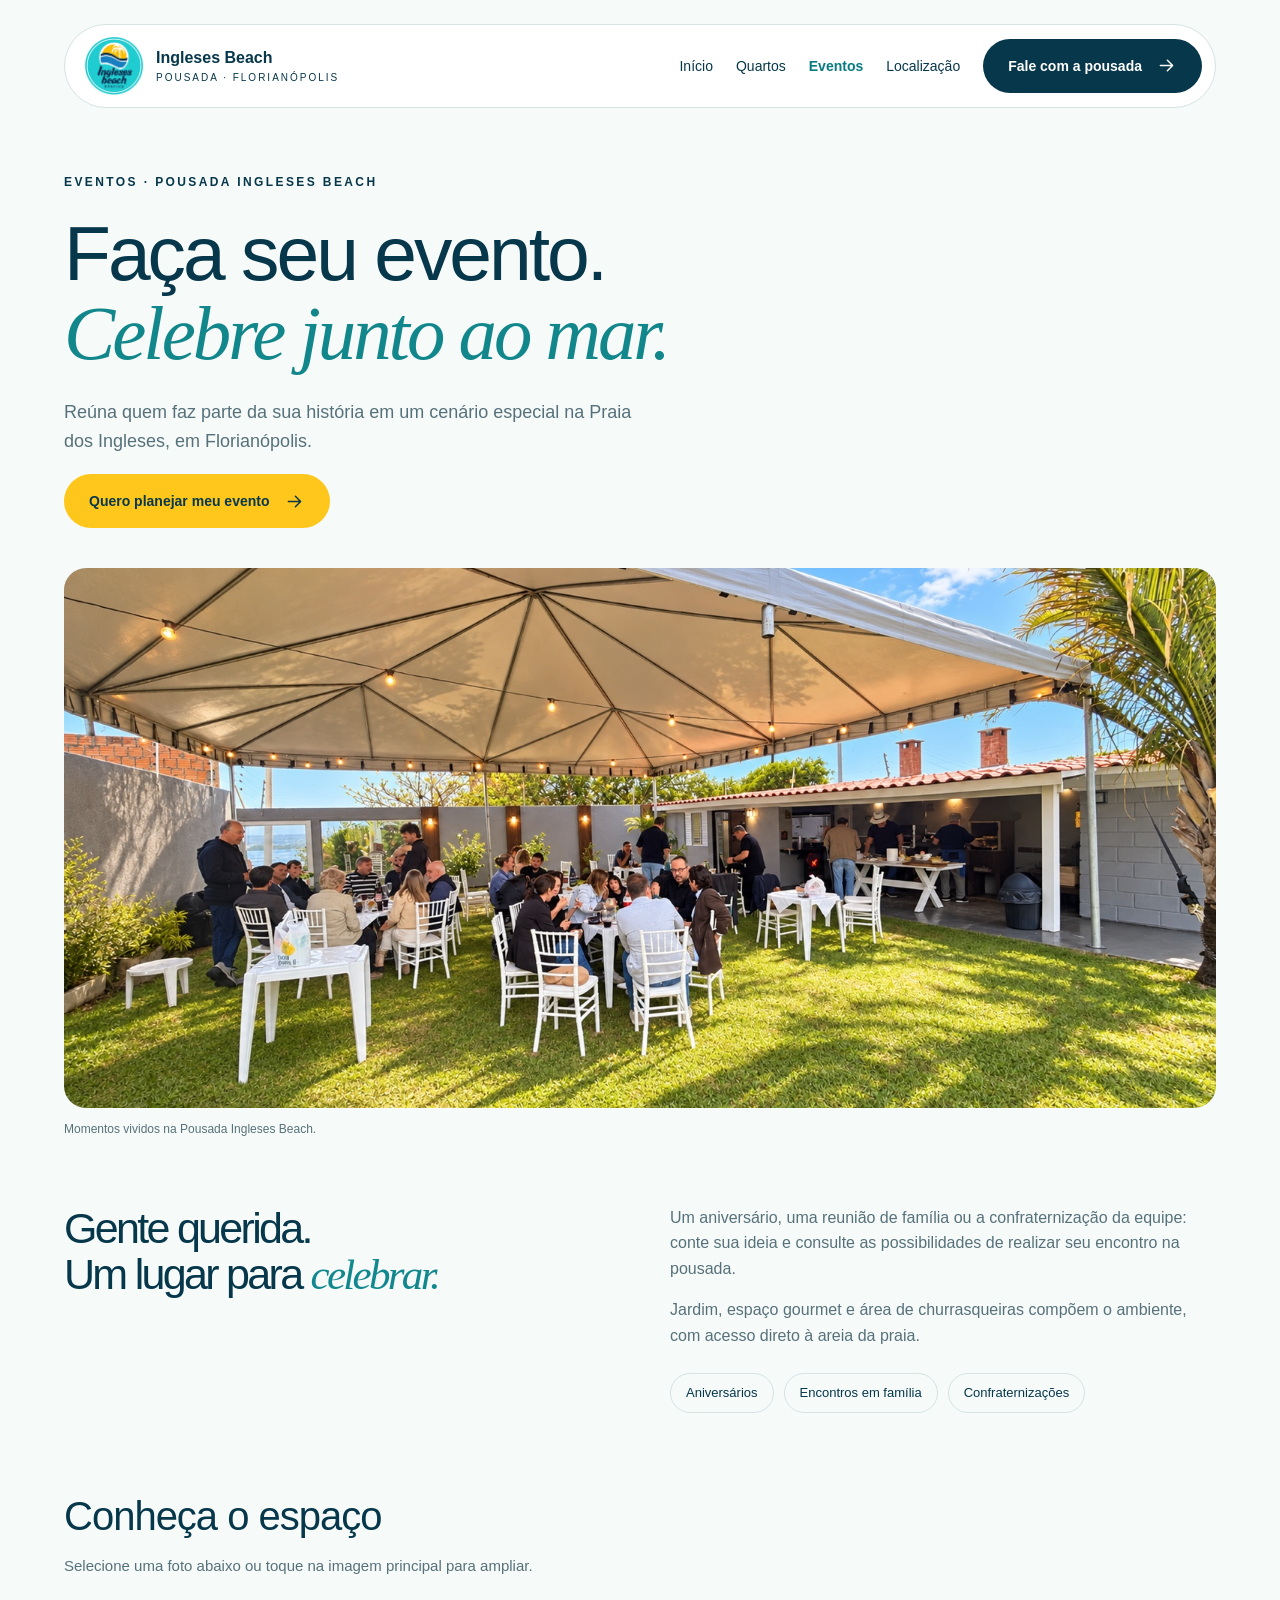
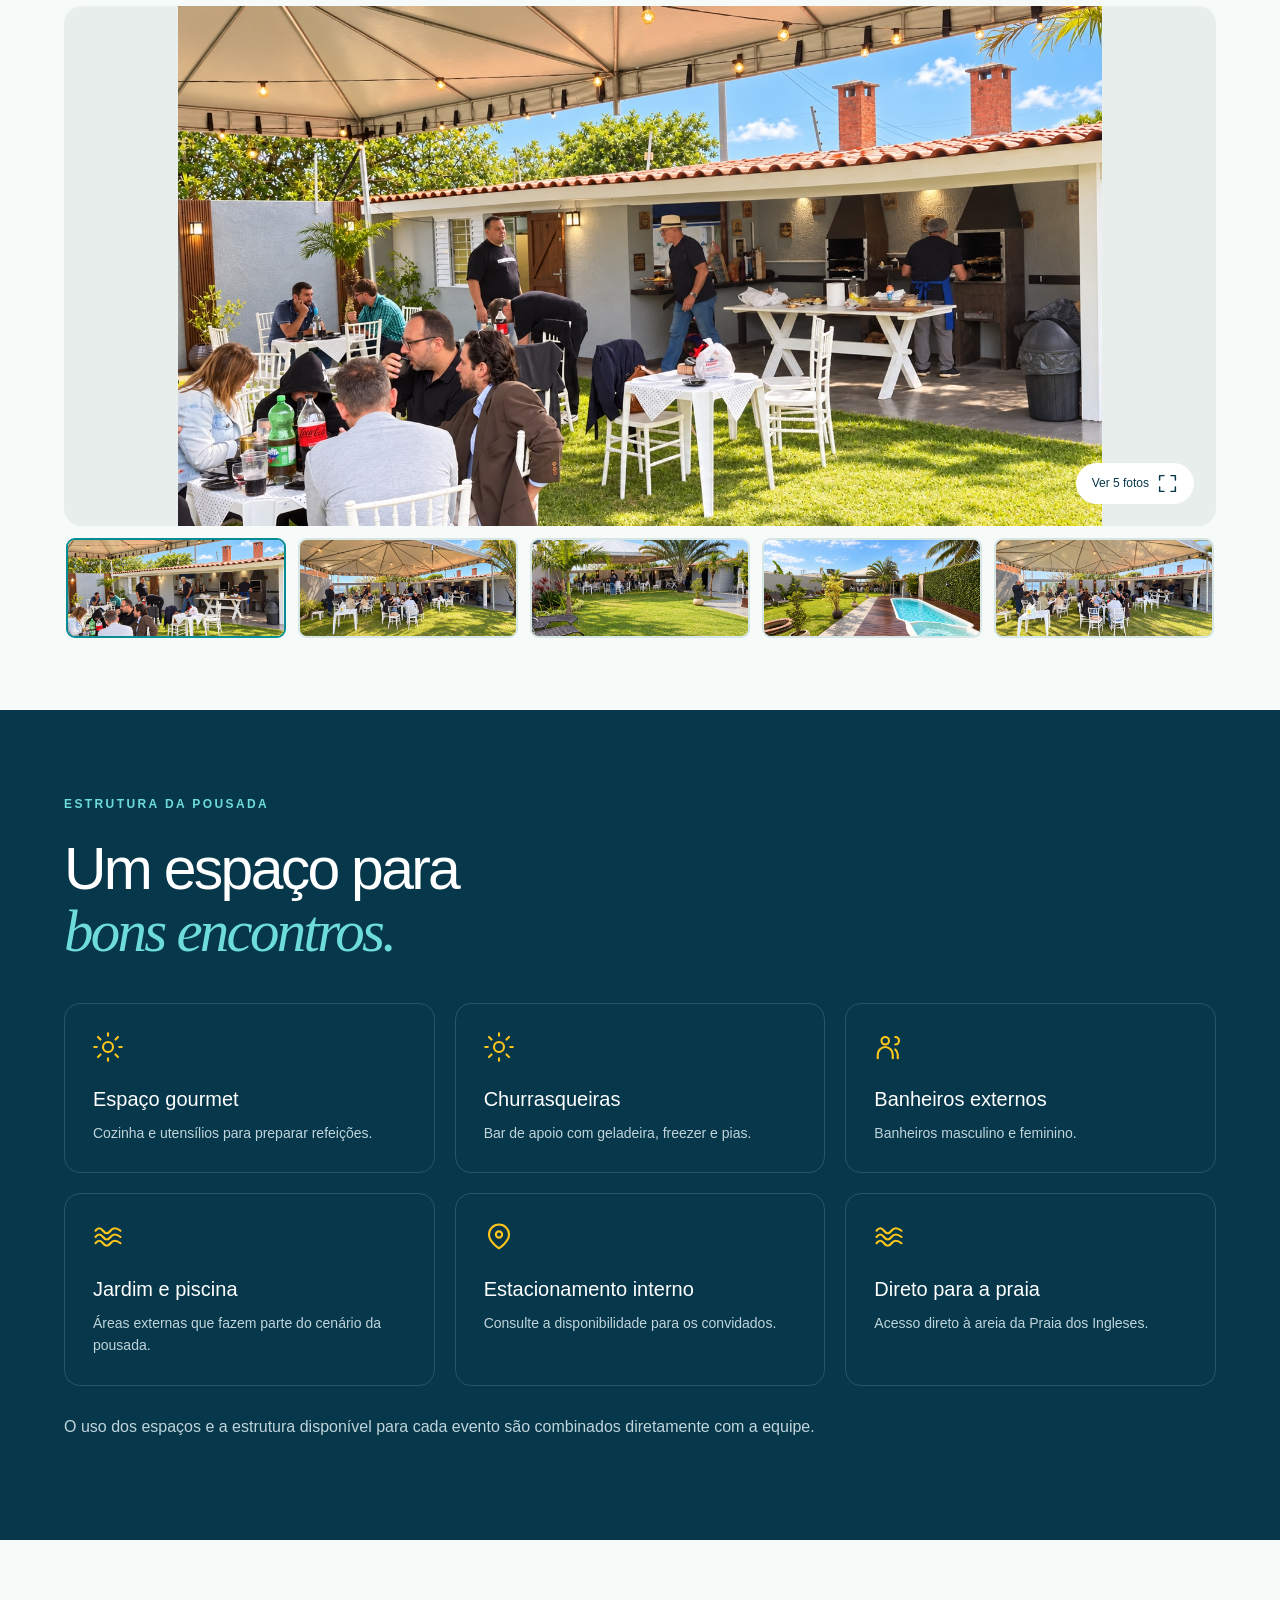
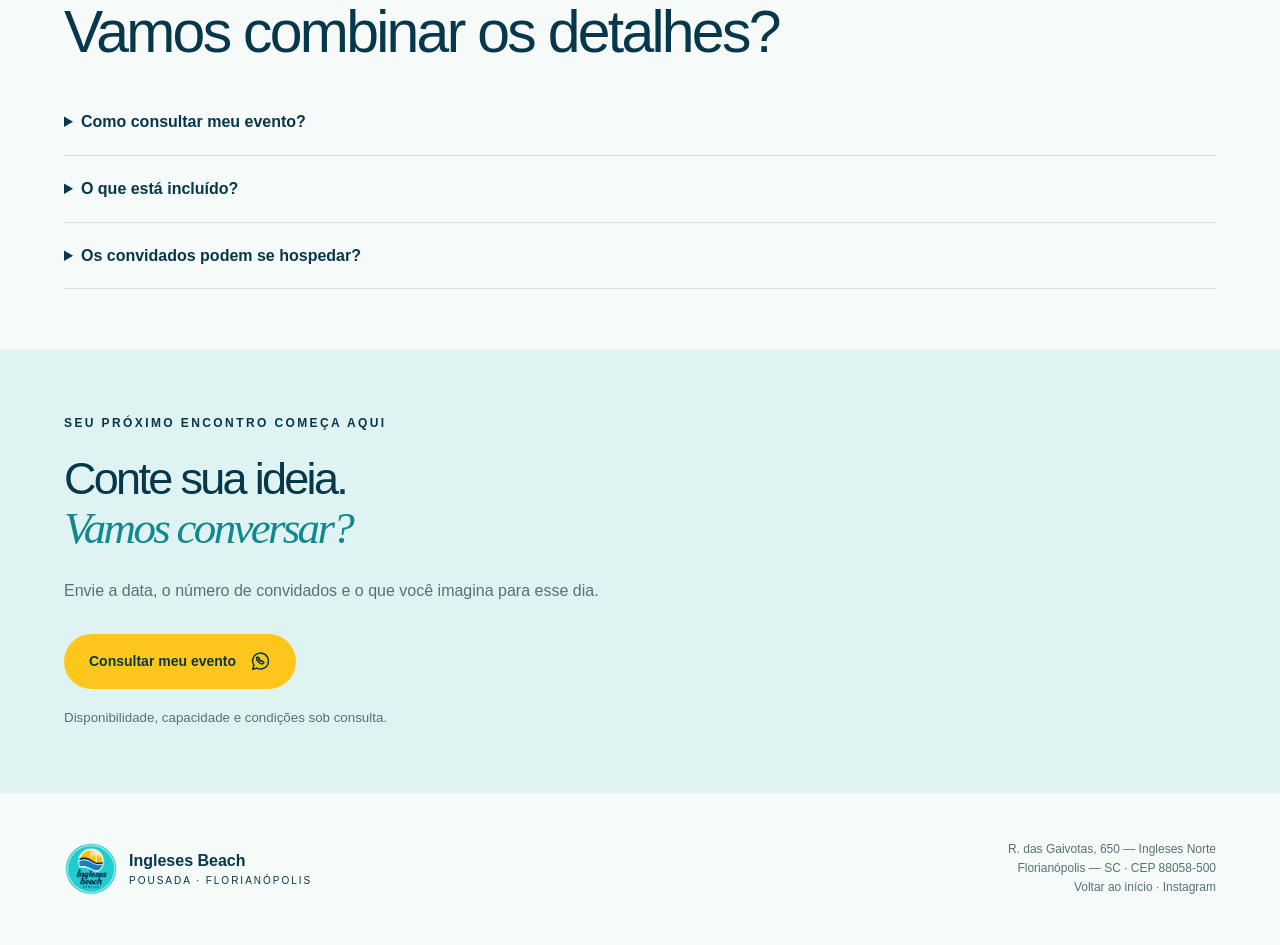
==== eventos.html @ 98e29485 "Add files via upload" ====
<!DOCTYPE html><html lang="pt-BR"><head><meta charset="UTF-8"><meta name="viewport" content="width=device-width,initial-scale=1"><title>Eventos | Pousada Ingleses Beach</title><meta name="description" content="Faça seu evento na Pousada Ingleses Beach, em Florianópolis. Conheça o espaço e consulte sua confraternização, aniversário ou encontro."><style>
:root{--navy:#06374a;--turquoise:#20c4c7;--yellow:#ffc61b;--paper:#f6faf9;--line:#d5e3e4;--muted:#57717a}*{box-sizing:border-box}html{scroll-behavior:smooth;scroll-padding-top:110px}body{margin:0;background:var(--paper);color:var(--navy);font-family:Arial,Helvetica,sans-serif;font-size:16px;line-height:1.6}button,input,select{font:inherit}button,a,input,select{-webkit-tap-highlight-color:transparent}a{color:inherit;text-decoration:none}button{cursor:pointer}svg{width:21px;height:21px;fill:none;stroke:currentColor;stroke-width:1.7;stroke-linecap:round;stroke-linejoin:round;flex-shrink:0}img{display:block;max-width:100%}a:focus-visible,button:focus-visible,input:focus-visible,select:focus-visible,summary:focus-visible{outline:3px solid #e49e00;outline-offset:5px}.skip{position:fixed;top:-100px;left:20px;z-index:100;background:white;padding:15px}.skip:focus{top:10px}.wrap{width:min(1280px,90%);margin:auto}.eyebrow{font-size:12px;font-weight:700;letter-spacing:2.4px;text-transform:uppercase;display:block;margin-bottom:22px}.pill{display:inline-flex;gap:14px;align-items:center;justify-content:center;padding:16px 25px;background:var(--navy);color:white;border:0;border-radius:40px;font-weight:600;font-size:14px;transition:transform .2s,background .2s}.pill:hover{transform:translateY(-3px);background:#0b5065}.pill.yellow{background:var(--yellow);color:var(--navy)}.pill.yellow:hover{background:#ffda60}.pill.light{background:white;color:var(--navy)}.textlink{display:inline-flex;align-items:center;gap:14px;font-weight:700;font-size:14px;padding-bottom:8px;border-bottom:1px solid currentColor}header{position:absolute;z-index:10;top:24px;left:5%;width:90%;background:white;border-radius:70px;padding:10px 13px 10px 18px;display:flex;align-items:center;justify-content:space-between;box-shadow:0 10px 50px #00263215}.brand{display:flex;align-items:center;gap:11px}.brand img{width:62px;height:62px;border-radius:50%}.brand span{font-size:16px;font-weight:700;line-height:1.2}.brand small{display:block;font-size:10px;letter-spacing:2px;font-weight:400;margin-top:5px}nav{display:flex;align-items:center;gap:32px}nav>a{font-size:14px}nav>a:hover{color:#087579}.menu{display:none;border:0;background:transparent;padding:12px}.hero{position:relative;min-height:830px;height:min(920px,100svh);isolation:isolate;color:white;display:flex;align-items:center;background:#075a75}.hero-photo{position:absolute;inset:0;width:100%;height:100%;object-fit:cover;object-position:center 60%;z-index:-3}.hero:after{content:"";position:absolute;inset:0;background:linear-gradient(90deg,#002b43d9 0%,#00384b75 50%,#002a4225 100%),linear-gradient(0deg,#002d3f80,transparent 60%);z-index:-2}.hero-content{padding-top:90px}.hero .eyebrow{display:flex;align-items:center;gap:10px;color:#fff}h1{font-size:clamp(64px,7.8vw,112px);font-weight:400;line-height:1.01;letter-spacing:-6px;margin:0 0 28px;max-width:900px}h1 em{font-family:Georgia,serif;font-weight:400;color:#7ce4df}h1 .last{display:block}.hero p{max-width:370px;font-size:17px;color:#f0f7f8;margin-bottom:30px}.hero-actions{display:flex;gap:26px;align-items:center}.hero-caption{position:absolute;right:5%;bottom:100px;font-size:12px;letter-spacing:1px;display:flex;gap:10px;align-items:center;writing-mode:vertical-rl}.booking{position:relative;z-index:2;margin-top:-50px;background:white;border-radius:18px;padding:28px 32px;box-shadow:0 20px 70px #06374a12;display:grid;grid-template-columns:1.05fr 1fr 1fr .85fr 1.4fr;align-items:center;gap:25px}.booking-title{line-height:1.25;font-size:19px;font-weight:600}.booking-title small{display:block;color:var(--muted);font-size:12px;font-weight:400;margin-top:7px}.field{border-left:1px solid var(--line);padding-left:22px;min-width:0}.field label{display:flex;align-items:center;gap:8px;font-size:12px;color:var(--muted);margin-bottom:6px}.field svg{width:15px;height:15px}.field input,.field select{display:block;min-width:0;width:100%;border:0;background:transparent;color:var(--navy);font-size:14px;padding:6px 0;min-height:34px}.booking .pill{width:100%;padding:17px 12px}.booking-note{font-size:12px;color:var(--muted);text-align:center;margin:18px 0 0}section{padding:115px 0}h2{font-size:clamp(40px,4.6vw,66px);font-weight:400;line-height:1.07;letter-spacing:-2.7px;margin:0 0 26px}h2 em{font-family:Georgia,serif;font-weight:400;color:#11878e}.intro{display:grid;grid-template-columns:.95fr 1fr;gap:10%;align-items:center}.photo-composition{position:relative;padding:0 25px 24px 0}.portrait{width:100%;height:610px;object-fit:cover;border-radius:160px 160px 16px 16px}.photo-tag{position:absolute;right:0;bottom:0;background:var(--yellow);border-radius:12px;padding:22px 26px;max-width:225px;box-shadow:0 15px 30px #002d4012}.photo-tag svg{margin-bottom:8px;width:30px;height:30px}.photo-tag strong{display:block;font-weight:500;font-size:22px;line-height:1.25}.photo-tag small{font-size:12px;display:block;margin-top:8px}.intro-copy>p{color:var(--muted);max-width:440px;margin-bottom:32px}.details{display:grid;gap:0;margin-bottom:32px}.detail{padding:17px 0;border-top:1px solid var(--line);display:flex;align-items:center;gap:16px}.detail svg{color:#138f94}.detail span{font-size:14px}.coast-strip{border-top:1px solid var(--line);border-bottom:1px solid var(--line);padding:24px 0;display:flex;justify-content:center;gap:60px;align-items:center;font-size:14px;letter-spacing:2px;text-transform:uppercase}.coast-strip i{width:7px;height:7px;border-radius:50%;background:var(--turquoise)}.experience{padding-top:90px}.section-top{display:flex;justify-content:space-between;align-items:end;gap:40px;margin-bottom:42px}.section-top h2{margin-bottom:0}.section-top p{max-width:310px;color:var(--muted);margin-bottom:4px}.panorama{position:relative;height:530px;border-radius:22px;overflow:hidden;isolation:isolate;color:white;display:flex;align-items:end;padding:48px}.panorama img{position:absolute;inset:0;width:100%;height:100%;object-fit:cover;z-index:-2}.panorama:after{content:"";position:absolute;inset:0;background:linear-gradient(0deg,#002e42e8,transparent 80%);z-index:-1}.panorama h3{font-size:42px;line-height:1.1;font-weight:400;letter-spacing:-1px;margin:10px 0 20px}.panorama .location-label{position:absolute;top:28px;left:28px;display:flex;align-items:center;gap:8px;background:#06374a55;backdrop-filter:blur(12px);padding:9px 17px;border:1px solid #ffffff50;border-radius:25px;font-size:12px}.panorama-bottom{width:100%;display:flex;justify-content:space-between;gap:20px;align-items:end}.panorama p{margin:0;max-width:440px;color:#e1eef0}.location{background:var(--navy);color:white;padding:90px 0}.location-grid{display:grid;grid-template-columns:1fr 1fr;gap:10%;align-items:center}.location .eyebrow{color:#77dfdc}.location h2 em{color:#76dfdd}.location p{color:#bad0d6;max-width:420px}.address-card{border:1px solid #ffffff30;border-radius:22px;padding:42px;background:#ffffff05}.address-card>svg{color:var(--yellow);height:36px;width:36px}.address-card h3{font-weight:400;font-size:30px;line-height:1.3;margin:22px 0 10px}.address-card address{font-style:normal;color:#c8dce1;margin-bottom:30px}.address-card .pill{margin-bottom:16px}.address-card .textlink{font-size:13px;border:0;padding:0}.faq{display:grid;grid-template-columns:.9fr 1.1fr;gap:9%;padding:90px 0}.faq h2{font-size:46px}.faq details{border-bottom:1px solid var(--line);padding:20px 0}.faq summary{cursor:pointer;font-size:16px;list-style:none;display:flex;align-items:center;justify-content:space-between;gap:16px}.faq summary::-webkit-details-marker{display:none}.faq summary svg{width:18px}.faq details[open] summary svg{transform:rotate(45deg)}.faq details p{color:var(--muted);font-size:15px;margin-bottom:4px}.faq details a{text-decoration:underline}.closing{text-align:center;padding:75px 5% 85px;background:#daf4f2;position:relative;overflow:hidden}.closing h2{font-size:clamp(44px,6vw,80px);max-width:820px;margin:0 auto 30px}.closing .eyebrow{color:#0b6973}.closing p{color:var(--muted);margin-bottom:27px}footer{padding:35px 0}.footer-grid{display:flex;justify-content:space-between;align-items:center;gap:28px}.footer-grid p{font-size:12px;color:var(--muted);text-align:right}.footer-grid .brand img{width:54px;height:54px}.floating{position:fixed;bottom:24px;right:24px;z-index:20;border-radius:50%;width:58px;height:58px;display:grid;place-items:center;background:var(--yellow);box-shadow:0 6px 30px #002a4330;transition:transform .2s}.floating:hover{transform:scale(1.08)}.floating svg{width:28px;height:28px}.reveal{opacity:1}.js .reveal{opacity:0;transform:translateY(18px);transition:opacity .7s,transform .7s}.js .reveal.visible{opacity:1;transform:none}
@media(min-width:1600px){header{left:calc((100% - 1440px)/2);width:1440px}}
@media(max-width:1050px){nav{gap:18px}.brand span{display:none}.booking{grid-template-columns:1fr 1fr 1fr 1.4fr;gap:15px;padding:24px}.booking-title{display:none}.field:first-of-type{border:0;padding:0}.field{padding-left:14px}.intro{gap:6%}.portrait{height:550px}h1{letter-spacing:-4px}.coast-strip{gap:25px}.hero{min-height:780px}}
@media(max-width:700px){.wrap{width:88%}header{top:16px;left:5%;padding:7px 10px;border-radius:45px}.brand img{width:50px;height:50px}.brand span{display:block;font-size:14px}.brand small{font-size:9px}.menu{display:block}nav{display:none;position:absolute;top:78px;left:0;width:100%;border-radius:20px;background:white;padding:22px;box-shadow:0 15px 40px #00354920;align-items:stretch}nav.open{display:flex;flex-direction:column;gap:18px}.hero{height:auto;min-height:780px;align-items:start}.hero-content{padding-top:165px;padding-bottom:155px}.hero-photo{object-position:60% center}.hero:after{background:linear-gradient(90deg,#002d43d0,#002e4260),linear-gradient(0deg,#002c42aa,transparent)}h1{font-size:64px;letter-spacing:-3.7px}.hero .eyebrow{font-size:10px;letter-spacing:1.6px}.hero p{font-size:16px;max-width:290px}.hero-actions{gap:20px;align-items:start;flex-direction:column}.hero-caption{bottom:72px;right:7%;font-size:10px}.booking{grid-template-columns:1fr 1fr;padding:25px 20px;gap:18px;margin-top:-65px}.booking-title{display:block;grid-column:1/-1;font-size:22px}.booking-title small{font-size:12px}.field{padding:0;border:0}.field:nth-of-type(3){border-left:1px solid var(--line);padding-left:14px}.booking .pill{font-size:12px;padding:14px 12px;gap:7px}.booking .pill svg{width:18px}.booking-note{padding:0 7%;font-size:11px}section{padding:75px 0}.intro{grid-template-columns:1fr;gap:50px}.photo-composition{max-width:440px}.portrait{height:480px}.intro-copy h2{font-size:48px;letter-spacing:-2px}.photo-tag{padding:18px 22px}.coast-strip{gap:20px;font-size:10px;letter-spacing:1px;padding:20px 5%;flex-wrap:wrap}.coast-strip span:last-child,.coast-strip i:last-of-type{display:none}.section-top{display:block;margin-bottom:30px}.section-top p{margin-top:22px}.experience{padding-top:65px}.panorama{height:520px;padding:27px}.panorama img{object-position:58% center}.panorama-bottom{display:block}.panorama h3{font-size:34px}.panorama p{font-size:14px;margin-bottom:25px}.location{padding:65px 0}.location-grid{grid-template-columns:1fr;gap:28px}.address-card{padding:28px}.address-card h3{font-size:27px}.faq{grid-template-columns:1fr;gap:10px;padding:70px 0}.faq h2{font-size:44px}.closing{padding:65px 7%}.closing h2{letter-spacing:-2px}.footer-grid{align-items:start;flex-direction:column}.footer-grid p{text-align:left;margin:0;padding-right:55px}.floating{right:17px;bottom:17px;width:52px;height:52px}footer{padding-bottom:40px}}
@media(prefers-reduced-motion:reduce){html{scroll-behavior:auto}*,*:before,*:after{transition:none!important;animation:none!important}.js .reveal{opacity:1;transform:none}}

nav{gap:23px}.stay-section{background:#edf5f4}.stay-grid{display:grid;grid-template-columns:1fr 1fr;gap:35px}.stay-card{background:white;border-radius:22px;overflow:hidden}.stay-image{position:relative;display:block;width:100%;padding:0;border:0;background:#dce7e5;text-align:left}.stay-image img{width:100%;height:600px;object-fit:cover;transition:transform .5s}.stay-image{overflow:hidden}.stay-image:hover img{transform:scale(1.025)}.zoom-label{position:absolute;bottom:22px;right:22px;display:flex;align-items:center;gap:8px;background:white;padding:10px 16px;border-radius:25px;color:var(--navy);font-size:12px}.stay-copy{padding:32px}.stay-copy h3{font-size:30px;font-weight:400;line-height:1.2;margin:8px 0 15px;letter-spacing:-.8px}.stay-copy p{color:var(--muted);margin:0 0 25px;max-width:440px}.stay-copy .eyebrow{margin-bottom:12px;color:#128086}.stay-note{font-size:13px;color:var(--muted);margin:25px 0 0}.gallery-grid{display:grid;grid-template-columns:1.2fr 1fr 1fr;gap:18px}.gallery-item{border:0;padding:0;border-radius:18px;overflow:hidden;position:relative;background:var(--navy);min-height:240px;cursor:zoom-in}.gallery-item:first-child{grid-row:span 2}.gallery-item:last-child{grid-column:span 2}.gallery-item img{width:100%;height:100%;object-fit:cover;position:absolute;inset:0;transition:transform .5s}.gallery-item:hover img{transform:scale(1.04)}.gallery-item span{position:absolute;bottom:0;left:0;right:0;text-align:left;padding:40px 22px 20px;color:white;background:linear-gradient(transparent,#002f40cc);font-size:14px}.social-section{padding:80px 0;background:#e0f5f3}.social-grid{display:grid;grid-template-columns:1fr 1fr;gap:75px;align-items:center}.social-grid p{color:var(--muted);max-width:420px}.social-stack{display:grid;grid-template-columns:1fr 1fr;gap:17px;align-items:center}.social-stack img{width:100%;height:365px;object-fit:cover;border:8px solid white;border-radius:20px;box-shadow:0 18px 35px #06374a16}.social-stack img:first-child{transform:rotate(-5deg)}.social-stack img:last-child{transform:rotate(5deg);margin-top:60px}.social-link{margin-top:17px;gap:10px}.photo-viewer{background:#062f3e;border:1px solid #ffffff40;border-radius:16px;color:white;width:min(1100px,94vw);max-width:94vw;max-height:94svh;padding:15px}.photo-viewer::backdrop{background:#001924e8;backdrop-filter:blur(7px)}.photo-toolbar{display:flex;align-items:center;justify-content:space-between;gap:15px;padding:0 5px 12px}.photo-toolbar p{margin:0;font-size:14px}.photo-close{border:0;border-radius:50%;background:#ffffff15;color:white;padding:10px;display:grid;place-items:center}.photo-close svg{transform:rotate(45deg)}.photo-viewer>img{max-height:78svh;width:100%;object-fit:contain}.gallery-note{font-size:13px;color:var(--muted);margin-top:20px}.social-grid h2{font-size:clamp(38px,4vw,58px)}
@media(max-width:1150px){header .brand span{display:none}nav{gap:20px}}
@media(max-width:700px){header .brand span{display:block}.stay-grid{grid-template-columns:1fr;gap:27px}.stay-image img{height:auto;aspect-ratio:3/4}.stay-copy{padding:25px}.stay-copy h3{font-size:28px}.gallery-grid{grid-template-columns:1fr 1fr;gap:12px}.gallery-item{min-height:230px}.gallery-item:first-child{grid-row:span 1}.gallery-item:last-child{grid-column:span 1}.gallery-item span{font-size:12px;padding:35px 12px 15px}.social-grid{grid-template-columns:1fr;gap:35px}.social-stack{max-width:440px;margin:0 auto 15px}.social-stack img{height:290px}.social-section{padding:60px 0}.stay-section .section-top h2{font-size:42px}.photo-viewer{padding:10px}.photo-viewer>img{max-height:75svh}.social-link{font-size:12px}}
header{position:relative;margin:24px auto 0;top:auto;left:auto;width:90%;border:1px solid var(--line);box-shadow:none}nav a[aria-current]{color:#087b80;font-weight:700}.rooms-intro{padding:75px 0 45px;display:grid;grid-template-columns:1.3fr .7fr;gap:60px;align-items:end}.rooms-intro h1{font-size:clamp(48px,5.7vw,82px);color:var(--navy);letter-spacing:-3.5px;margin:0}.rooms-intro h1 em{color:#12878b}.rooms-intro p{color:var(--muted);margin:0 0 5px;max-width:355px}.filters{display:flex;gap:10px;flex-wrap:wrap;padding-bottom:35px}.filters button{border:1px solid var(--line);background:white;border-radius:30px;color:var(--navy);padding:12px 22px;font-size:14px}.filters button[aria-pressed=true]{background:var(--navy);color:white;border-color:var(--navy)}.room-list{padding:0 0 80px}.room{padding:48px 0;border-top:1px solid var(--line);display:grid;grid-template-columns:1.12fr 1fr;gap:55px;align-items:center}.room[hidden]{display:none}.room-visual{min-width:0}.room-cover{width:100%;height:380px;border:0;border-radius:18px;overflow:hidden;background:#e4eeed;padding:0;position:relative;display:block;cursor:zoom-in}.room-cover img{width:100%;height:100%;object-fit:cover}.thumbs{display:flex;gap:9px;overflow-x:auto;padding:12px 2px 7px}.thumbs button{padding:0;border:2px solid transparent;border-radius:9px;flex:0 0 67px;height:52px;overflow:hidden;background:#d7e5e5}.thumbs button[aria-pressed=true]{border-color:#078c94}.thumbs img{width:100%;height:100%;object-fit:cover}.room h2{font-size:33px;letter-spacing:-1px;line-height:1.15;margin:15px 0 18px}.room .eyebrow{color:#128086;margin:0;letter-spacing:1.4px;font-size:12px}.room p{color:var(--muted);font-size:15px}.amenities{display:grid;grid-template-columns:1fr 1fr;gap:11px 18px;padding:12px 0 23px;margin:0;list-style:none}.amenities li{display:flex;gap:9px;align-items:center;font-size:13px}.amenities svg{width:16px;height:16px;color:#078c94}.room-note{font-size:12px!important;margin-top:15px}.structure{background:var(--navy);color:white;padding:85px 0}.structure h2 em{color:#6ddcda}.structure .eyebrow{color:#6ddcda}.structure-grid{display:grid;grid-template-columns:repeat(3,1fr);gap:20px;margin-top:40px}.structure-item{padding:28px;border:1px solid #ffffff25;border-radius:16px}.structure-item svg{width:30px;height:30px;color:var(--yellow)}.structure-item h3{font-size:20px;font-weight:500;line-height:1.25;margin:17px 0 10px}.structure-item p{color:#c0d5db;font-size:14px;margin:0}.beach-line{display:flex;justify-content:space-between;align-items:center;gap:35px;background:#dff4f2;border-radius:18px;padding:35px;margin:55px auto}.beach-line h2{font-size:35px;margin:0 0 12px}.beach-line p{margin:0;color:var(--muted)}.gallery-controls{display:flex;gap:12px;align-items:center}.gallery-controls button{border:1px solid #ffffff40;border-radius:50%;background:transparent;color:white;display:grid;place-items:center;width:40px;height:40px}.gallery-controls button:first-child svg{transform:rotate(180deg)}.photo-toolbar{flex-wrap:wrap}.photo-toolbar p{max-width:65%}#full-photo{min-height:160px}footer .brand span{display:block}.room-cover .zoom-label{font-size:12px}.filter-count{font-size:13px;color:var(--muted);margin:0 0 15px}
@media(max-width:900px){.room{gap:30px}.room h2{font-size:28px}.amenities{grid-template-columns:1fr}.rooms-intro{gap:30px}.structure-grid{grid-template-columns:1fr 1fr}.room-cover{height:330px}nav{gap:16px}}
@media(max-width:700px){header{margin-top:16px}.rooms-intro{display:block;padding:55px 0 30px}.rooms-intro h1{font-size:50px;letter-spacing:-2px}.rooms-intro p{margin-top:24px}.room{grid-template-columns:1fr;gap:22px;padding:30px 0}.room-cover{height:280px}.room h2{font-size:30px}.amenities{grid-template-columns:1fr 1fr}.amenities li{font-size:12px}.structure-grid{grid-template-columns:1fr}.structure{padding:60px 0}.beach-line{display:block;padding:26px;margin-top:40px}.beach-line .pill{margin-top:24px}.photo-toolbar p{max-width:80%;font-size:12px}.photo-toolbar{gap:8px}.gallery-controls{width:100%;justify-content:center}.room .pill{width:100%}.filters button{padding:11px 15px}.room-list{padding-bottom:30px}}
@media(min-width:701px) and (max-width:1000px){header .menu{display:block}header nav{display:none;position:absolute;top:85px;left:0;width:100%;border-radius:20px;background:white;padding:22px;box-shadow:0 15px 40px #00354920;align-items:stretch}header nav.open{display:flex;flex-direction:column;gap:18px}}header{z-index:30}.event-intro{padding:65px 0 40px;max-width:1000px}.event-intro h1{color:var(--navy);font-size:clamp(48px,6vw,88px);line-height:1.03;letter-spacing:-3px;margin:18px 0 25px}.event-intro h1 em{color:#12878b}.event-intro p{max-width:600px;color:var(--muted);font-size:18px}.event-hero{width:100%;height:540px;object-fit:cover;border-radius:22px;display:block}.event-caption{color:var(--muted);font-size:12px;margin:12px 0 0}.event-copy{padding:65px 0;display:grid;grid-template-columns:1fr 1fr;gap:60px}.event-copy h2{font-size:43px;margin:0}.event-copy p{color:var(--muted);margin-top:0}.event-options{display:flex;flex-wrap:wrap;gap:10px;margin-top:24px}.event-options span{border:1px solid var(--line);border-radius:30px;padding:9px 15px;font-size:13px}.event-gallery{display:block;padding:0 0 65px;border:0}.event-gallery .room-cover{height:520px;background:#e8eeec}.event-gallery .cover-image{object-fit:contain}.event-gallery .thumbs{display:grid;grid-template-columns:repeat(5,1fr);gap:12px}.event-gallery .thumbs button{height:100px}.event-gallery h2{font-size:40px;margin-bottom:12px}.event-gallery>p{margin-bottom:28px}.event-contact{padding:65px 0;background:#dff4f2}.event-contact h2{font-size:45px}.event-contact p{max-width:600px;color:var(--muted)}.event-contact .pill{margin-top:15px}details{padding:20px 0;border-bottom:1px solid var(--line)}summary{cursor:pointer;font-weight:600}.event-faq{padding:60px 0}.event-faq p{color:var(--muted);max-width:800px}.event-contact small{display:block;margin-top:18px;color:var(--muted)}@media(max-width:700px){.event-intro{padding-top:45px}.event-intro h1{letter-spacing:-2px}.event-hero{height:330px}.event-copy{grid-template-columns:1fr;gap:24px;padding:45px 0}.event-copy h2,.event-contact h2{font-size:36px}.event-gallery .room-cover{height:320px}.event-gallery .thumbs{grid-template-columns:repeat(5,1fr);gap:6px}.event-gallery .thumbs button{height:60px}.event-intro p{font-size:16px}}</style></head><body><svg xmlns="http://www.w3.org/2000/svg" style="display:none" aria-hidden="true"><symbol id="arrow" viewBox="0 0 24 24"><path d="M5 12h14M13 6l6 6-6 6"/></symbol><symbol id="pin" viewBox="0 0 24 24"><path d="M20 10c0 6-8 11-8 11S4 16 4 10a8 8 0 1 1 16 0Z"/><circle cx="12" cy="10" r="2.5"/></symbol><symbol id="wave" viewBox="0 0 24 24"><path d="M2 7q3-4 6 0t6 0t8 0M2 12q3-4 6 0t6 0t8 0M2 17q3-4 6 0t6 0t8 0"/></symbol><symbol id="sun" viewBox="0 0 24 24"><circle cx="12" cy="12" r="4"/><path d="M12 1v2m0 18v2M1 12h2m18 0h2M4 4l2 2m12 12 2 2M4 20l2-2M18 6l2-2"/></symbol><symbol id="calendar" viewBox="0 0 24 24"><rect x="3" y="5" width="18" height="16" rx="2"/><path d="M7 3v4m10-4v4M3 11h18"/></symbol><symbol id="people" viewBox="0 0 24 24"><circle cx="9" cy="7" r="3"/><path d="M3 21v-3a6 6 0 0 1 12 0v3M17 4a3 3 0 0 1 0 6m2 11v-3a6 6 0 0 0-2-4"/></symbol><symbol id="chat" viewBox="0 0 24 24"><path d="M21 11.5a9 9 0 0 1-13.3 8L3 21l1.5-4.7A9 9 0 1 1 21 11.5Z"/><path d="M8 7c-2 3 3 8 6 8l2-2-3-2-1 1-2-2 1-1-2-2Z"/></symbol><symbol id="plus" viewBox="0 0 24 24"><path d="M12 5v14M5 12h14"/></symbol><symbol id="instagram" viewBox="0 0 24 24"><rect x="3" y="3" width="18" height="18" rx="5"/><circle cx="12" cy="12" r="4"/><path d="M17.5 6.5h.01"/></symbol><symbol id="expand" viewBox="0 0 24 24"><path d="M8 3H3v5m13-5h5v5M3 16v5h5m13-5v5h-5"/></symbol></svg><header><a class="brand" href="index.html" aria-label="Pousada Ingleses Beach, início"><img src="[data-uri]" width="62" height="62" alt="Logo Ingleses Beach Pousada"><span>Ingleses Beach<small>POUSADA · FLORIANÓPOLIS</small></span></a><button class="menu" aria-expanded="false" aria-controls="navigation" aria-label="Abrir menu"><svg viewBox="0 0 24 24"><path d="M4 7h16M4 12h16M4 17h16"/></svg></button><nav id="navigation" aria-label="Navegação principal"><a href="index.html">Início</a><a href="quartos.html">Quartos</a><a href="eventos.html" aria-current="page">Eventos</a><a href="index.html#localizacao">Localização</a><a class="pill" href="https://wa.me/5548991523935">Fale com a pousada <svg><use href="#arrow"/></svg></a></nav></header><main><div class="wrap"><div class="event-intro"><span class="eyebrow">Eventos · Pousada Ingleses Beach</span><h1>Faça seu evento.<br><em>Celebre junto ao mar.</em></h1><p>Reúna quem faz parte da sua história em um cenário especial na Praia dos Ingleses, em Florianópolis.</p><a class="pill yellow" href="https://wa.me/5548991523935?text=Ol%C3%A1!%20Gostaria%20de%20consultar%20um%20evento%20na%20Pousada%20Ingleses%20Beach.">Quero planejar meu evento <svg><use href="#arrow"/></svg></a></div><img class="event-hero" src="[data-uri]" alt="Encontro no jardim da pousada" fetchpriority="high"><p class="event-caption">Momentos vividos na Pousada Ingleses Beach.</p><div class="event-copy"><h2>Gente querida.<br>Um lugar para <em>celebrar.</em></h2><div><p>Um aniversário, uma reunião de família ou a confraternização da equipe: conte sua ideia e consulte as possibilidades de realizar seu encontro na pousada.</p><p>Jardim, espaço gourmet e área de churrasqueiras compõem o ambiente, com acesso direto à areia da praia.</p><div class="event-options"><span>Aniversários</span><span>Encontros em família</span><span>Confraternizações</span></div></div></div><article class="room event-gallery"><h2>Conheça o espaço</h2><p>Selecione uma foto abaixo ou toque na imagem principal para ampliar.</p><button class="room-cover" aria-label="Abrir fotos do espaço para eventos"><img class="cover-image" src="[data-uri]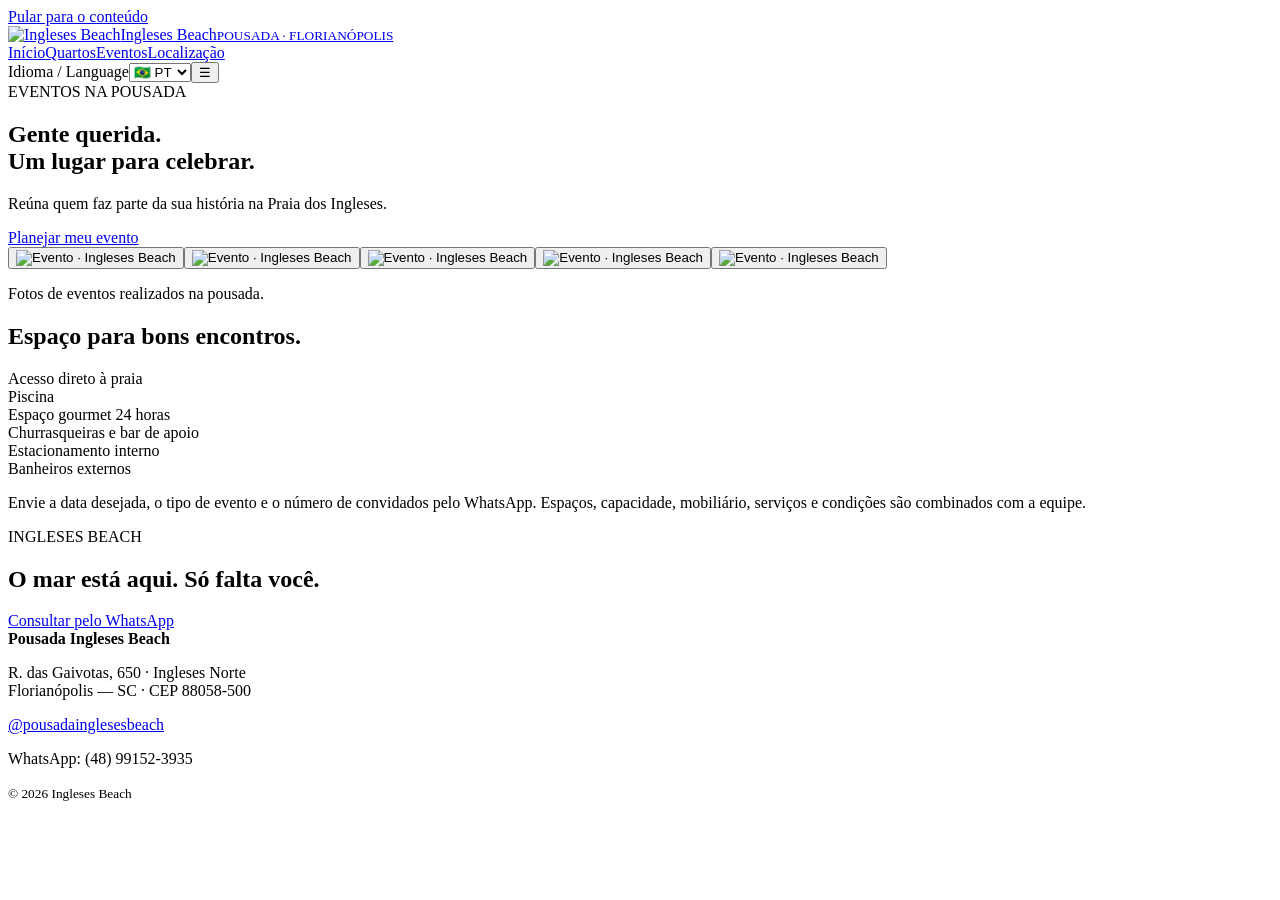
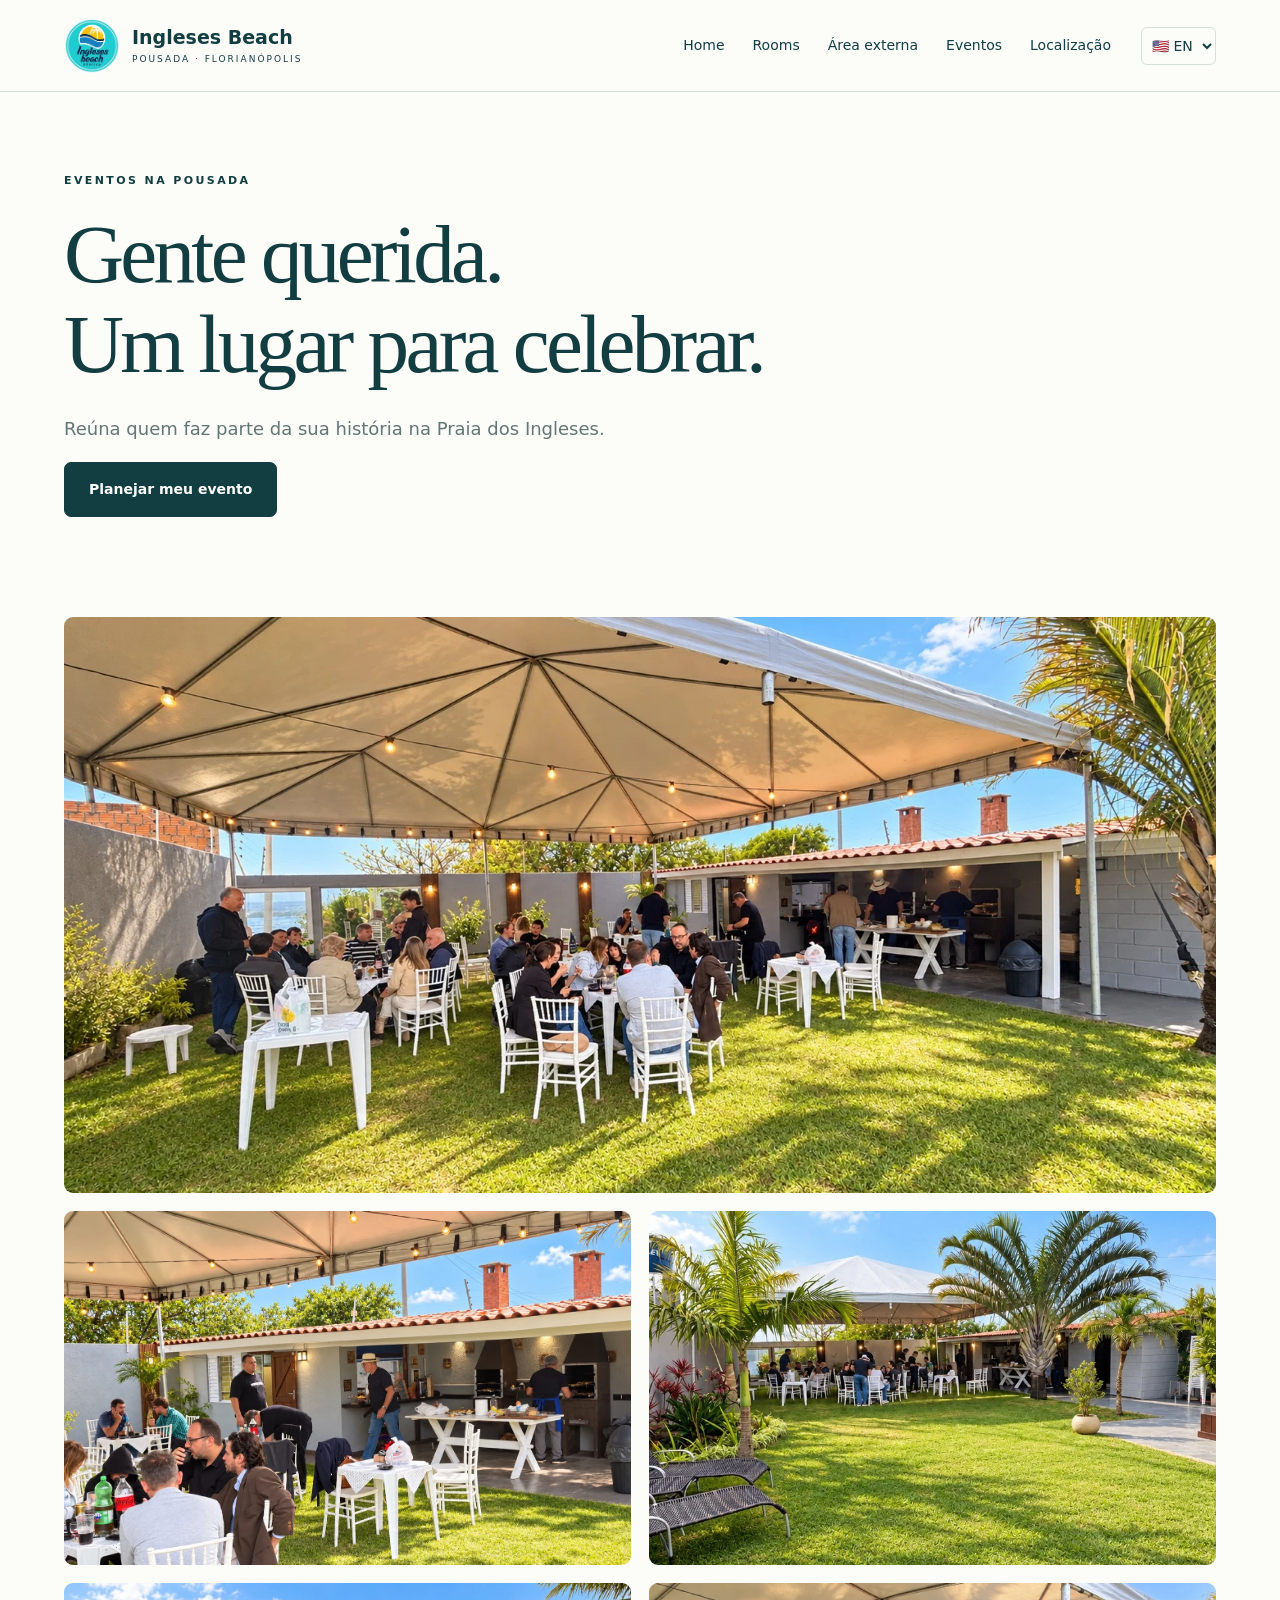
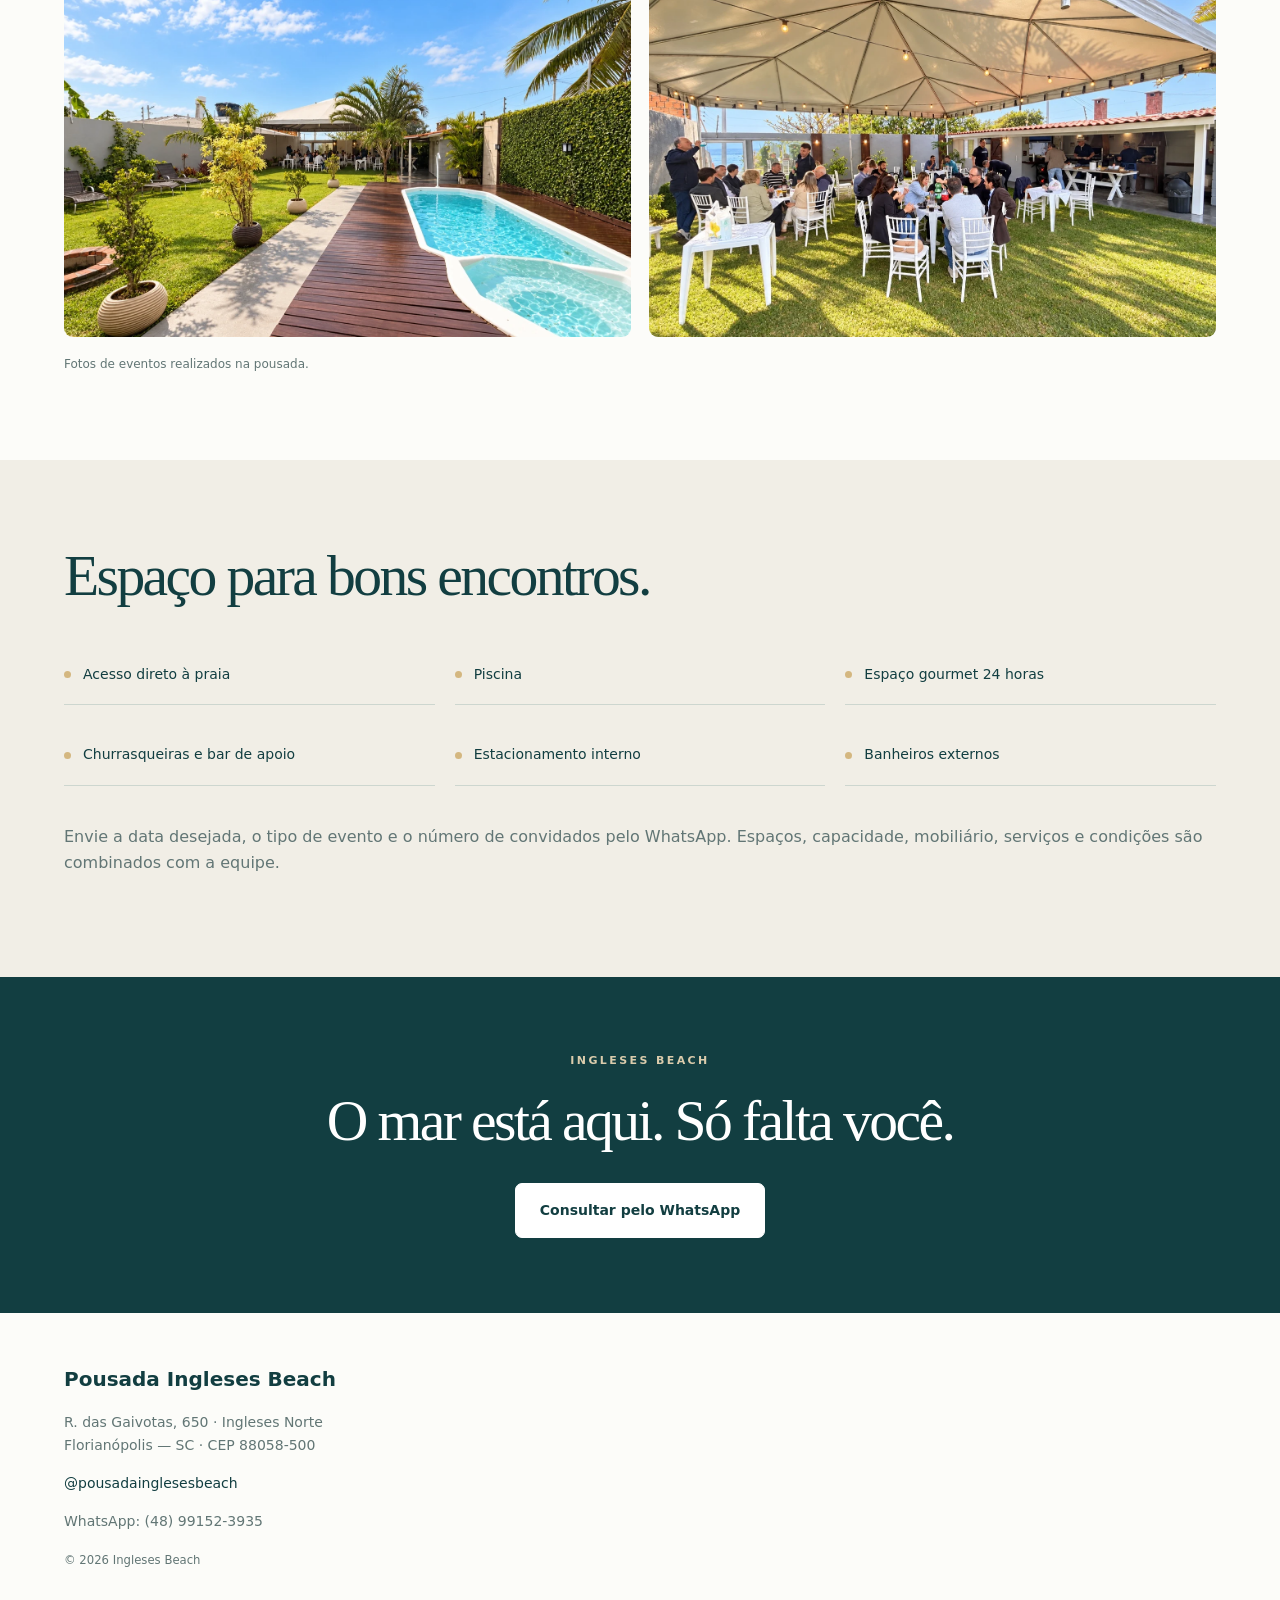
